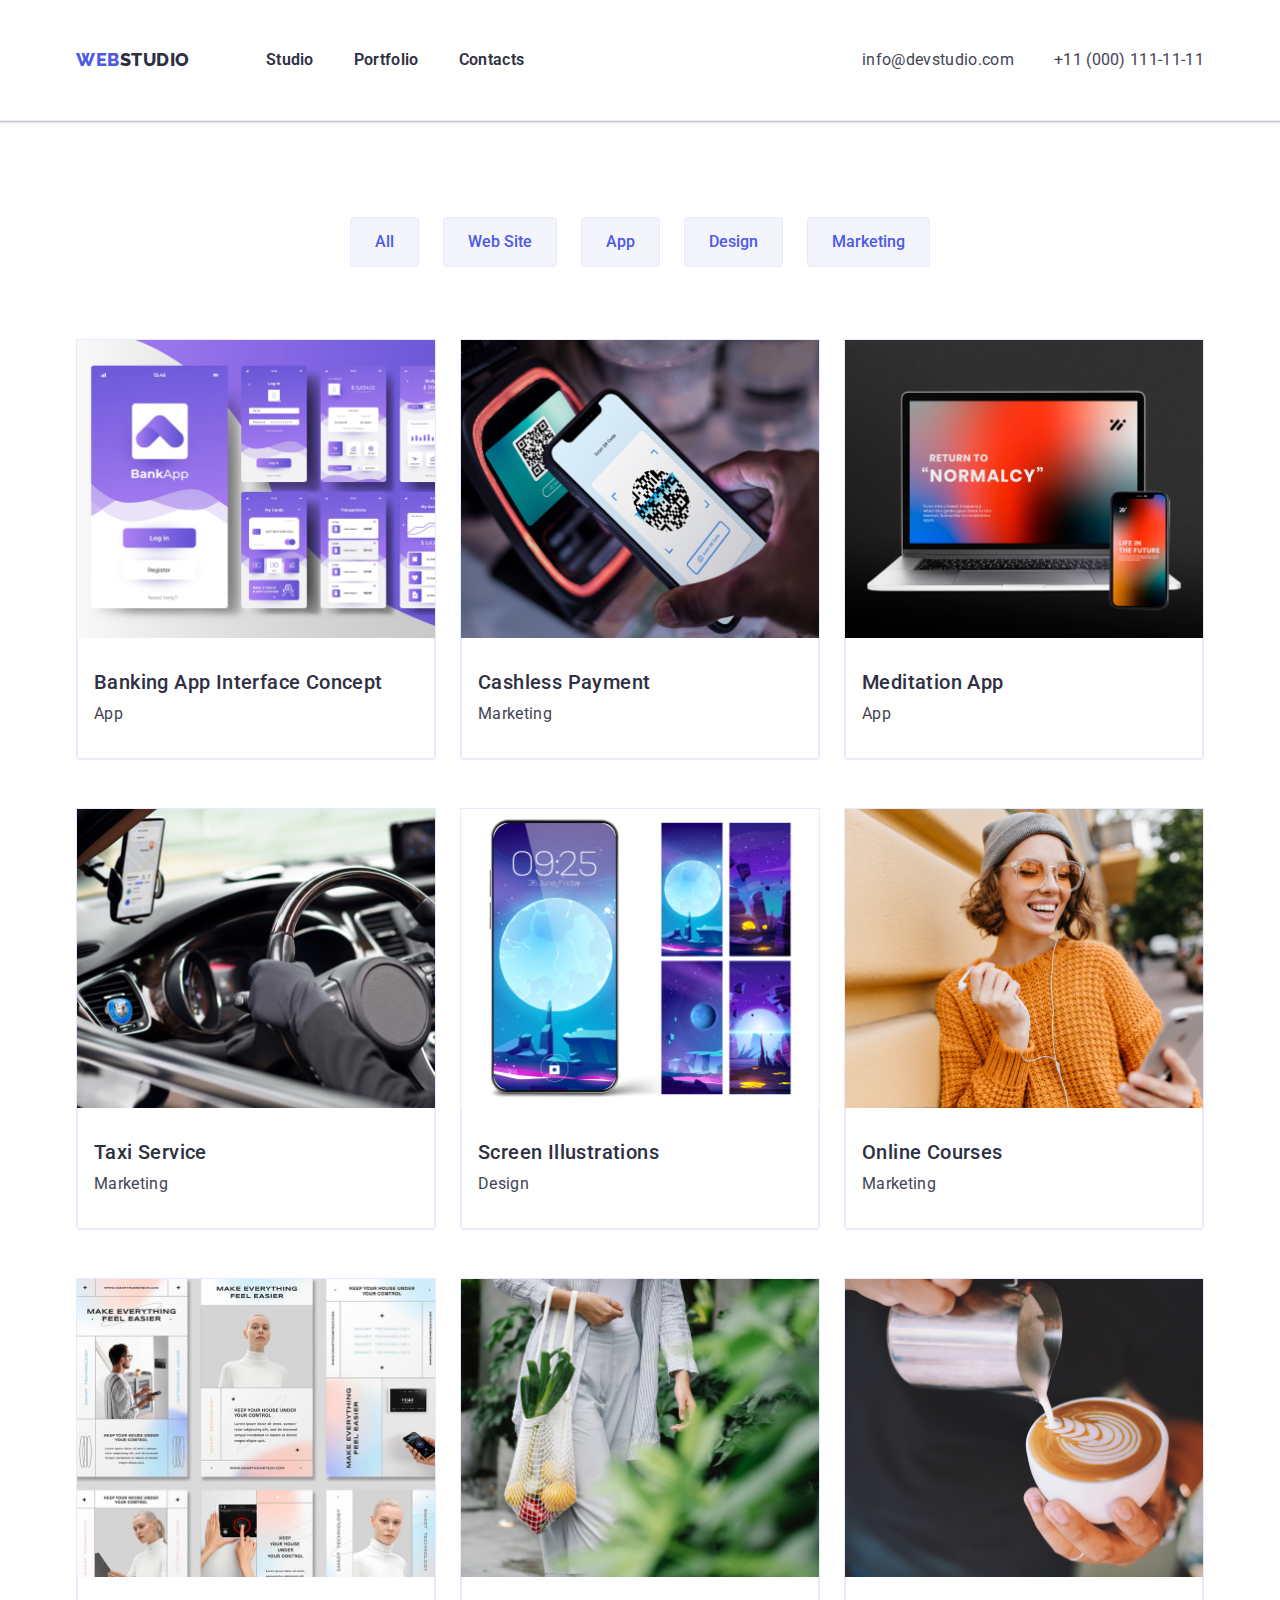
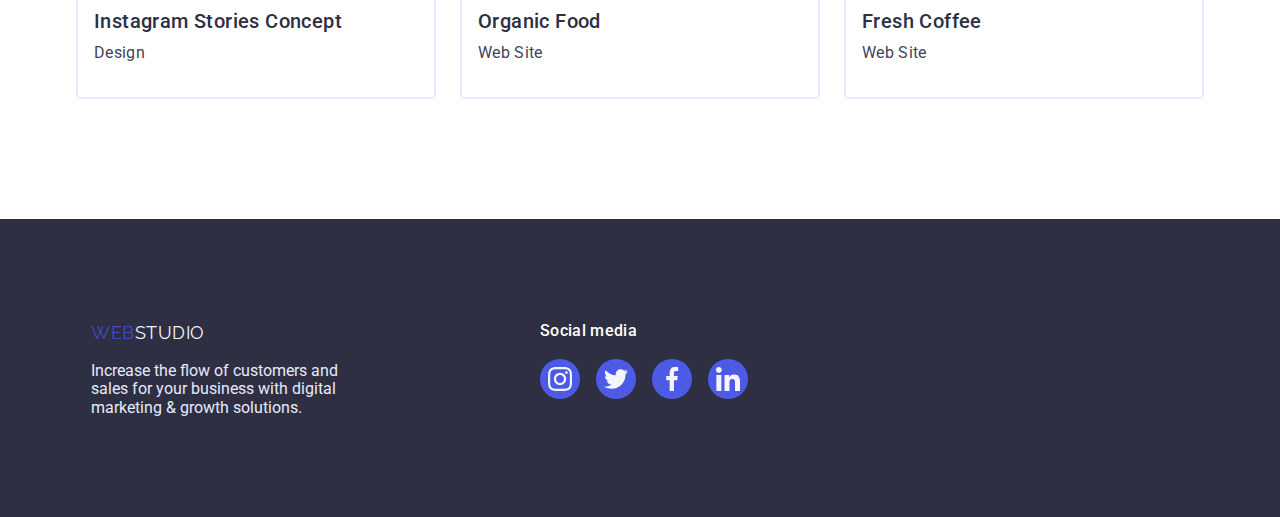
==== portfolio.html @ 5c517ec4 "update" ====
<!DOCTYPE html>
<html lang="en">
  <head>
    <meta charset="UTF-8" />
    <meta http-equiv="X-UA-Compatible" content="IE=edge" />
    <meta name="viewport" content="width=device-width, initial-scale=1.0" />
    <title>WebStudio</title>
    <link rel="preconnect" href="https://fonts.googleapis.com" />
    <link rel="preconnect" href="https://fonts.gstatic.com" crossorigin />
    <link
      href="https://fonts.googleapis.com/css2?family=Raleway:wght@800&family=Roboto:wght@400;500;700;900&display=swap"
      rel="stylesheet"
    />
    <link
      rel="stylesheet"
      href="https://cdn.jsdelivr.net/npm/modern-normalize@1.1.0/modern-normalize.min.css"
    />
    <link rel="stylesheet" href="./css/styles.css" />
  </head>

  <body>
    <header class="header">
      <div class="header-container container">
        <nav class="header-nav">
          <a class="link-logo link" href="./index.html"
            >Web<span class="logo-web">Studio</span></a
          >

          <ul class="nav-list-card list">
            <li class="project-card-list">
              <a class="header-nav-link link" href="./index.html" target="_self"
                >Studio</a
              >
            </li>
            <li class="project-card-list">
              <a
                class="header-nav-link link"
                href="./portfolio.html"
                target="_self"
                >Portfolio</a
              >
            </li>
            <li class="project-card-list">
              <a class="header-nav-link link" href="">Contacts</a>
            </li>
          </ul>
        </nav>

        <address class="address">
          <ul class="card-set list">
            <li class="project-card-list">
              <a class="contact-paragraf link" href="mailto:info@devstudio.com"
                >info@devstudio.com</a
              >
            </li>
            <li class="project-card-tel">
              <a class="contact-paragraf link" href="tel:+110001111111"
                >+11 (000) 111-11-11</a
              >
            </li>
          </ul>
        </address>
      </div>
    </header>

    <main>
      <section class="section-portfolio">
        <div class="container">
          <h1 class="title-all" hidden>Portfolio</h1>
          <!-- Filters Btn  -->
          <ul class="list-btn">
            <li class="filters-item">
              <button class="filters-btn" type="button">All</button></li>
            <li class="filters-item">
              <button class="filters-btn" type="button">Web Site</button></li>
            <li class="filters-item">
              <button class="filters-btn" type="button">App</button></li>
            <li class="filters-item">
              <button class="filters-btn" type="button">Design</button></li>
            <li class="filters-item">
              <button class="filters-btn" type="button">Marketing</button>
            </li>
          </ul>

          <!-- Portfolio -->
          <ul class="card-set-img list">
            <li class="project-card">
              <a class="card-link link" href="">
                <img
                  src="./images/img8.jpg"
                  alt="Banking App Interface Concept photo"
                  width="360"
                  height="300"
                />
                <div class="content">
                  <h2 class="portfolio-title">Banking App Interface Concept</h2>
                  <p class="discription">App</p>
                </div>
              </a>
            </li>

            <li class="project-card">
              <a class="card-link link" href="">
                <img
                  src="./images/img9.jpg"
                  alt="Cashless Payment photo"
                  width="360"
                  height="300"
                />
                <div class="content">
                  <h2 class="portfolio-title">Cashless Payment</h2>
                  <p class="discription">Marketing</p>
                </div>
              </a>
            </li>

            <li class="project-card">
              <a class="card-link link" href="">
                <img
                  src="./images/img10.jpg"
                  alt="Meditaion App photo"
                  width="360"
                  height="300"
                />
                <div class="content">
                  <h2 class="portfolio-title">Meditation App</h2>
                  <p class="discription">App</p>
                </div>
              </a>
            </li>

            <li class="project-card">
              <a class="card-link link" href="">
                <img
                  src="./images/img11.jpg"
                  alt="Taxi Service photo"
                  width="360"
                  height="300"
                />
                <div class="content">
                  <h2 class="portfolio-title">Taxi Service</h2>
                  <p class="discription">Marketing</p>
                </div>
              </a>
            </li>

            <li class="project-card">
              <a class="card-link link" href="">
                <img
                  src="./images/img12.jpg"
                  alt="Screen Illustrations photo"
                  width="360"
                  height="300"
                />
                <div class="content">
                  <h2 class="portfolio-title">Screen Illustrations</h2>
                  <p class="discription">Design</p>
                </div>
              </a>
            </li>

            <li class="project-card">
              <a class="card-link link" href="">
                <img
                  src="./images/img13.jpg"
                  alt="Online Courses photo"
                  width="360"
                  height="300"
                />
                <div class="content">
                  <h2 class="portfolio-title">Online Courses</h2>
                  <p class="discription">Marketing</p>
                </div>
              </a>
            </li>

            <li class="project-card">
              <a class="card-link link" href="">
                <img
                  src="./images/img14.jpg"
                  alt="nstagram Stories Concept photo"
                  width="360"
                  height="300"
                />
                <div class="content">
                  <h2 class="portfolio-title">Instagram Stories Concept</h2>
                  <p class="discription">Design</p>
                </div>
              </a>
            </li>

            <li class="project-card">
              <a class="card-link link" href="">
                <img
                  src="./images/img15.jpg"
                  alt="Organic Food photo"
                  width="360"
                  height="300"
                />
                <div class="content">
                  <h2 class="portfolio-title">Organic Food</h2>
                  <p class="discription">Web Site</p>
                </div>
              </a>
            </li>

            <li class="project-card">
              <a class="card-link link" href="">
                <img
                  src="./images/img16.jpg"
                  alt="Fresh Coffee photo"
                  width="360"
                  height="300"
                />
                <div class="content">
                  <h2 class="portfolio-title">Fresh Coffee</h2>
                  <p class="discription">Web Site</p>
                </div>
              </a>
            </li>
          </ul>
        </div>
      </section>
    </main>

    <footer class="footer-bg">
      <div class="footer-section container">
        <div class="container footer-container">
          <a class="link-logo-web link" href="./index.html"
            >Web<span class="logo-web-link">Studio</span></a
          >

          <p class="footer-p">
            Increase the flow of customers and sales for your business with
            digital marketing & growth solutions.
          </p>
        </div>
        <div class="footer-links">
          <p class="soc-media">Social media</p>
          <ul class="list-footer-media">
            <li class="social-media-item">
              <a class="soc-media-link">
                <svg widht="24" height="24" class="footer-icon">
                  <use href="./images/icons.svg.svg#icon-instagram"></use>
                </svg>
              </a>
            </li>
            <li class="social-media-item">
              <a class="soc-media-link">
                <svg widht="24" height="24" class="footer-icon">
                  <use href="./images/icons.svg.svg#icon-twitter"></use>
                </svg>
              </a>
            </li>
            <li class="social-media-item">
              <a class="soc-media-link">
                <svg widht="24" height="24" class="footer-icon">
                  <use href="./images/icons.svg.svg#icon-facebook"></use>
                </svg>
              </a>
            </li>
            <li class="social-media-item">
              <a class="soc-media-link">
                <svg widht="24" height="24" class="footer-icon">
                  <use href="./images/icons.svg.svg#icon-linkedin"></use>
                </svg>
              </a>
            </li>
          </ul>
        </div>
      </div>
    </footer>
  </body>
</html>
---- css/styles.css ----
body {
  font-family: 'Roboto', sans-serif, system-ui, 'Segoe UI', Helvetica, Arial,
    sans-serif, 'Apple Color Emoji', 'Segoe UI Emoji';
  background-color: #ffffff;
}

h1,
h2,
h3,
h4,
h5,
h6,
p{
  margin: 0;
}

:root {
  --dark-color: #2e2f42;
  --brand-color: #4d5ae5;
  --text-color: #434455;
  --subtext-color: #8e8f99;
  --white-color: #ffffff;
  --light-color: #f4f4fd;
  --accent-color: #e7e9fc;
  --action-color: #404bbf;
  --trasition: 250ms cubic-bezier(0.4, 0, 0.2, 1)
  --green-color: #31d0aa;
}

*::after,
*::before {
  box-sizing: border-box;
}

ul,
ol {
  list-style: none;
  margin: 0;
  padding-left: 0;
}

a {
  text-decoration: none;
}

img {
  display: block;
  width: 100%;
  height: auto;
}

button {
  border: none;
  border-radius: 4px;
}

.list {
  list-style: none;
  margin: 0;
  padding: 0;
}

svg:not(:root) {
  overflow: hidden;
}

li {
  margin-right: 0;
}

.link {
  font-style: normal;
  text-decoration: none;
  font-size: 16px;
  line-height: 1.5;
  letter-spacing: 0.02em;
  color: currentColor;
  
}

.project-card:hover,
.project-card:focus {
  box-shadow: 0px 1px 6px rgba(46, 47, 66, 0, 08),
    0px 1px 1px rgba(46, 47, 66, 0.16), 0px 2px 1px rgba(46, 47, 66, 0.08);
}

.btn {
  font-family: inherit;
  font-weight: 500;
  font-size: 16px;
  border-radius: 4px;
  letter-spacing: 0.04em;
}
.btn:hover,
.btn:focus {
  background-color: var(--action-color);
  box-shadow: 0px 4px 4px rgba(0, 0, 0, 0.15);
}

.link-logo {
  margin-right: 76px;
  font-family: 'Raleway', sans-serif;
  font-style: normal;
  font-weight: 800;
  font-size: 18px;
  line-height: 1.17;
  display: inline-block;
  letter-spacing: 0.03em;
  text-transform: uppercase;
  text-decoration: none;
  color: var(--brand-color);
  padding: 24px 0;
}
.logo-web {
  color: var(--dark-color);
}

.link-logo-web {
 
  margin-bottom: 16px;
  font-family: 'Raleway', sans-serif;
  font-style: normal;
  font-size: 18px;
 
  display: inline-block;
  letter-spacing: 0.03em;
  text-transform: uppercase;
  text-decoration: none;
  color: var(--action-color);     
}

.logo-web-link {
  color: var(--light-color);
 
}

.link-photo-portfolio {
  text-decoration: none;
}

.container {
  width: 1158px;
  height: auto;
  margin: 0 auto;
  padding-left: 15px;
  padding-right: 15px;
}

/* Header */

.header {
  border-bottom: 1px solid var(--accent-color);
  box-shadow: 0px 1px 6px rgba(46, 47, 66, 0.08),
    0px 1px 1px rgba(46, 47, 66, 0.16), 0px 2px 1px rgba(46, 47, 66, 0.08);
}

.header-container {
  display: flex;
  align-items: center;
}

.header-nav {
  margin-right: auto;
  display: flex;
  align-items: center;
}
/* ul index portfolio*/
.nav-list-card {
  display: flex;
  gap: 40px;
  margin: 0;
}
/* li index portfolio*/
.project-card-list {
  padding-top: 24px;
  padding-bottom: 24px;
}

.card-set-list {
  list-style: none;
  padding-left: 0;
  margin: 0;
  display: flex;
  align-items: center;
  gap: 24px;
}

.card-set {
  padding-left: 0;
  margin: 0;
  display: flex;
  align-items: center;
  gap: 40px;
}
.address {
  font-style: normal;
}

.project-card-tel {
  margin-right: 0;
}

.header-nav-link {
  font-weight: 600;
  color: var(--dark-color);
  padding: 24px 0;
  display: block;
}

.header-nav-link :hover,
.header-nav-link :focus {
 color: #ffffff;
}

.header-link:hover {
  color: var(--action-color);
  text-decoration: underline;
}

.contact-paragraf {
  color: var(--text-color);
}

.contact-paragraf:hover,
.contact-paragraf:focus {
  color: var(--action-color);
}

.peculiarity{
  font-weight: 600;
  font-size: 20px;
  line-height: 1.2;
  letter-spacing: 0.02em;
  color: var(--dark-color);
  margin-bottom: 8px;
}

.peculiarity-details{
  font-size: 16px;
  line-height: 1.5;
  letter-spacing: 0.02em;
  white-space: normal;
  color: var(--text-color);
}

.portfolio-title {
  font-weight: 500;
  font-size: 20px;
  line-height: 1.2;
  letter-spacing: 0.02em;
  color: var(--dark-color);
  margin-bottom: 8px;
}

.content {
  border: 1px solid var(--accent-color);
  padding: 32px 16px;
  border-top: none;
}

/* ADDRESS */

.card-set-img-team {
  padding-left: 0;
  display: flex;
  gap: 24px;
  flex-direction: row;
  flex-wrap: wrap;
  justify-content: center;
  align-items: start;
  background-color: var(--white-color);
}

/*main ul portfolio */

.card-set-img {
  padding-left: 0;
  display: flex;
  flex-wrap: wrap;
  column-gap: 24px;
  row-gap: 48px;
  background-color: var(--white-color);
}
/*main li portfolio */

.project-card {
  width: 360px;
  border-radius: 0px 0px 4px 4px;

  background-color: var(--white-color);
  display: block;
  border: 1px solid var(--accent-color);
}

.project-card-img {
  flex-basis: calc((100% - 72px) / 4);
  margin-bottom: 48px;
  border-radius: 0px 0px 4px 4px;
  background: var(--white-color);
  box-shadow: 0px 1px 6px rgba(46, 47, 66, 0.08),
    0px 1px 1px rgba(46, 47, 66, 0.16), 0px 2px 1px rgba(46, 47, 66, 0.08);
  border-radius: 0px 0px 4px 4px;
}

.social-media {
  display: flex;
  gap: 24px;
}

.social-media-item {
  display: block;
  justify-content: center;
  align-items: center;
  gap: 24px;
}

.social-media-link {
  width: 100%;
  height: 100%;
  background-color: var(--brand-color);
  border-radius: 50% 50%;
  display: flex;
  justify-content: center;
  align-items: center;
  width: 40px;
  height: 40px;
  margin-bottom: 32px;
  
}

.social-media-link:hover, 
.social-media-link :focus{
  background-color: var(--action-color);
}

.project-card-set {
  width: calc((100% - 48px) / 3);
}

.chapter-our-team-bg {
  padding: 120px 0;
  background: var(--light-color);
}

/* paragraf */

.discription {
  font-size: 16px;
  line-height: 1.5;
  letter-spacing: 0.02em;
  color: var(--text-color);
}

.list-btn {
  padding-left: 0;
  list-style: none;
  display: flex;
  justify-content: center;
  gap: 24px;
  margin-bottom: 72px;
}

.section-one {
  padding-left: 0;
  display: flex;
  flex-wrap: wrap;
  gap: 24px;
}

.section-advant {
  padding-top: 120px;
  padding-bottom: 120px;
}

.section-advant.advant-item:not(:last-child) {
  margin-right: 24px;
}

.advant-item {
  width: calc((100% - 72px) / 4);
}

.team {
  padding-bottom: 120px;
}

.title-all {
  font-size: 36px;
  line-height: 1.11;
  text-align: center;
  letter-spacing: 0.02em;
  text-transform: capitalize;
  color: var(--text-color);
  margin-bottom: 72px;
}

.profession {
  text-align: center;
  margin-bottom: 8px;
}

.team-imployee {
  padding: 32px 0px;
}

.imployee-icon{
  width: 16px;
  height: 16px;
  fill: var(--light-color);
}


.names-of-specialists {
  text-align: center;
  margin-bottom: 8px;
}

.main-title-bg {
  padding: 188px 0;
  background-image: linear-gradient(
      rgba(46, 47, 66, 0.7),
      rgba(46, 47, 66, 0.7)
    ),
    url('../images/office.jpg');
  background-color: var(--brand-color);
  
  background-repeat: no-repeat;
  background-position: center;
  background-size: cover;
  max-width: 1440px;
  margin: 0 auto;
}

.main-title {
  max-width: 496px;
  font-size: 56px;
  line-height: 1.07;
  text-align: center;
  letter-spacing: 0.02em;
  color: var(--light-color);
  white-space: normal;
  display: block;
  margin: 0px auto 48px;
}

/* Button */

.filters-btn {
  font-family: 'Roboto', sans-serif;
  font-style: normal;
  font-weight: 500;
  font-size: 16px;
  line-height: 24px;
  padding: 12px 24px;
  background: var(--light-color);
  border: 1px solid var(--accent-color);
  color: var(--brand-color);
  border-radius: 4px;
  cursor: pointer;
}


.filters-btn:hover,
.filters-btn:focus {
  border: 1px solid transparent;
  color: var(--white-color);
  background-color: var(--action-color);
  box-shadow: 0px 3px 1px rgba(0, 0, 0, 0.1), 0px 2px 1px rgba(0, 0, 0, 0.08),
    0px 2px 2px rgba(0, 0, 0, 0.12);
  border-color: var(--action-color);
}

.button-main-title {
  font-family: 'Roboto', sans-serif;
  font-style: normal;
  font-weight: 500;
  font-size: 16px;
  line-height: 1.5;
  letter-spacing: 0.04em;
  color: var(--white-color);
  height: 56px;
  left: 20px;
  top: 20px;
  background-color: var(--brand-color);
  border: none;
  border-radius: 4px;
  cursor: pointer;
  display: block;
  min-width: 169px;
  margin: 0 auto;
}

.button-main-title:hover,
.button-main-title:focus {
  background: var(--action-color);
}

.icon-pos {
  width: 264px;
  height: 112px;
  left: 0;
  top: 0;
  background: var(--light-color);
  border-radius: 4px;
  display: flex;
  align-items: center;
  justify-content: center;
  margin-bottom: 8px;
}

.customers {
  font-weight: 600;
  font-size: 36px;
  line-height: 1.1;
  letter-spacing: 0.02em;
  text-transform: capitalize;
  display: block;
  text-align: center;
  color: var(--dark-color);
  margin-bottom: 72px;
}

.customers-list {
  display: flex;
  justify-content: space-between;
  gap: 24px;
}

.customers-item {
  width: 168px;
  height: 88px;
}

.icon-customers {
  width: 100%;
  height: 100%;
  display: flex;
  justify-content: center;
  align-items: center;
  border: 1px solid var(--subtext-color);
  color: var(--subtext-color);
  border-radius: 4px;
}

.icon-customers :hover,
.icon-customers :focus{
  background-color: #404bbf;
}

.customers-icon {
  height: 56px;
  fill: currentColor;
}

.customers-file {
  padding-top: 120px;
  padding-bottom: 120px;
}

.customers-item:hover,
.customers-item:focus {
  color: var(--action-color);
  border: 2px solid var(--action-color);
}

/* footer */

.footer-bg {
  padding: 100px 0;
  background-color: var(--dark-color);
}

.footer-p {
  max-width: 264px;
  white-space: normal;
  color: var(--accent-color);
}

.footer-conteiner {
  gap: 120px;
}

.footer-section {
  display: flex;
  gap: 120px;
  align-items: baseline;
}

.portfolio-title {
  margin-bottom: 8px;
}

.section-portfolio {
  padding: 96px 0 120px;
}

.soc-media {
 
  font-size: 16px;
  line-height: 1.5;
  letter-spacing: 0.02em;
 
 
}

.social-media {
  display: flex;
  justify-content: center;
  gap: 24px;
}


.team-soc-icon {
  width: 16px;
  height: 16px;
  fill: var(--light-color);
}

/* ------------- */

.soc-media {
  font-family: 'Roboto';
  font-weight: 500;
  color: var(--white-color);
  margin-bottom: 16px;
}

.footer-section {
  display: flex;
  gap: 120px;
  align-items: baseline;
}

.list-social-media {
  display: flex;
  justify-content: center;
  gap: 24px;
}

.list-footer-media{
  display: flex;
  justify-content: center;
  gap: 16px;
}

.social-media-item {
  width: 40px;
  height: 40px;

  border-radius: 50%;
}

.soc-media-link {
  width: 100%;
  height: 100%;
  background-color: var(--brand-color);
  border-radius: 50%;
  display: flex;
  align-items: center;
  justify-content: center;
}

.footer-links{
  position: absolute;
  width: 208px;
  height: 80px;
  left: 540px;
  
}

.soc-media-link:hover,
.soc-media-link :focus {
  background-color: var(--green-color);
}

.footer-ikon {
  fill: var(--light-color);
}
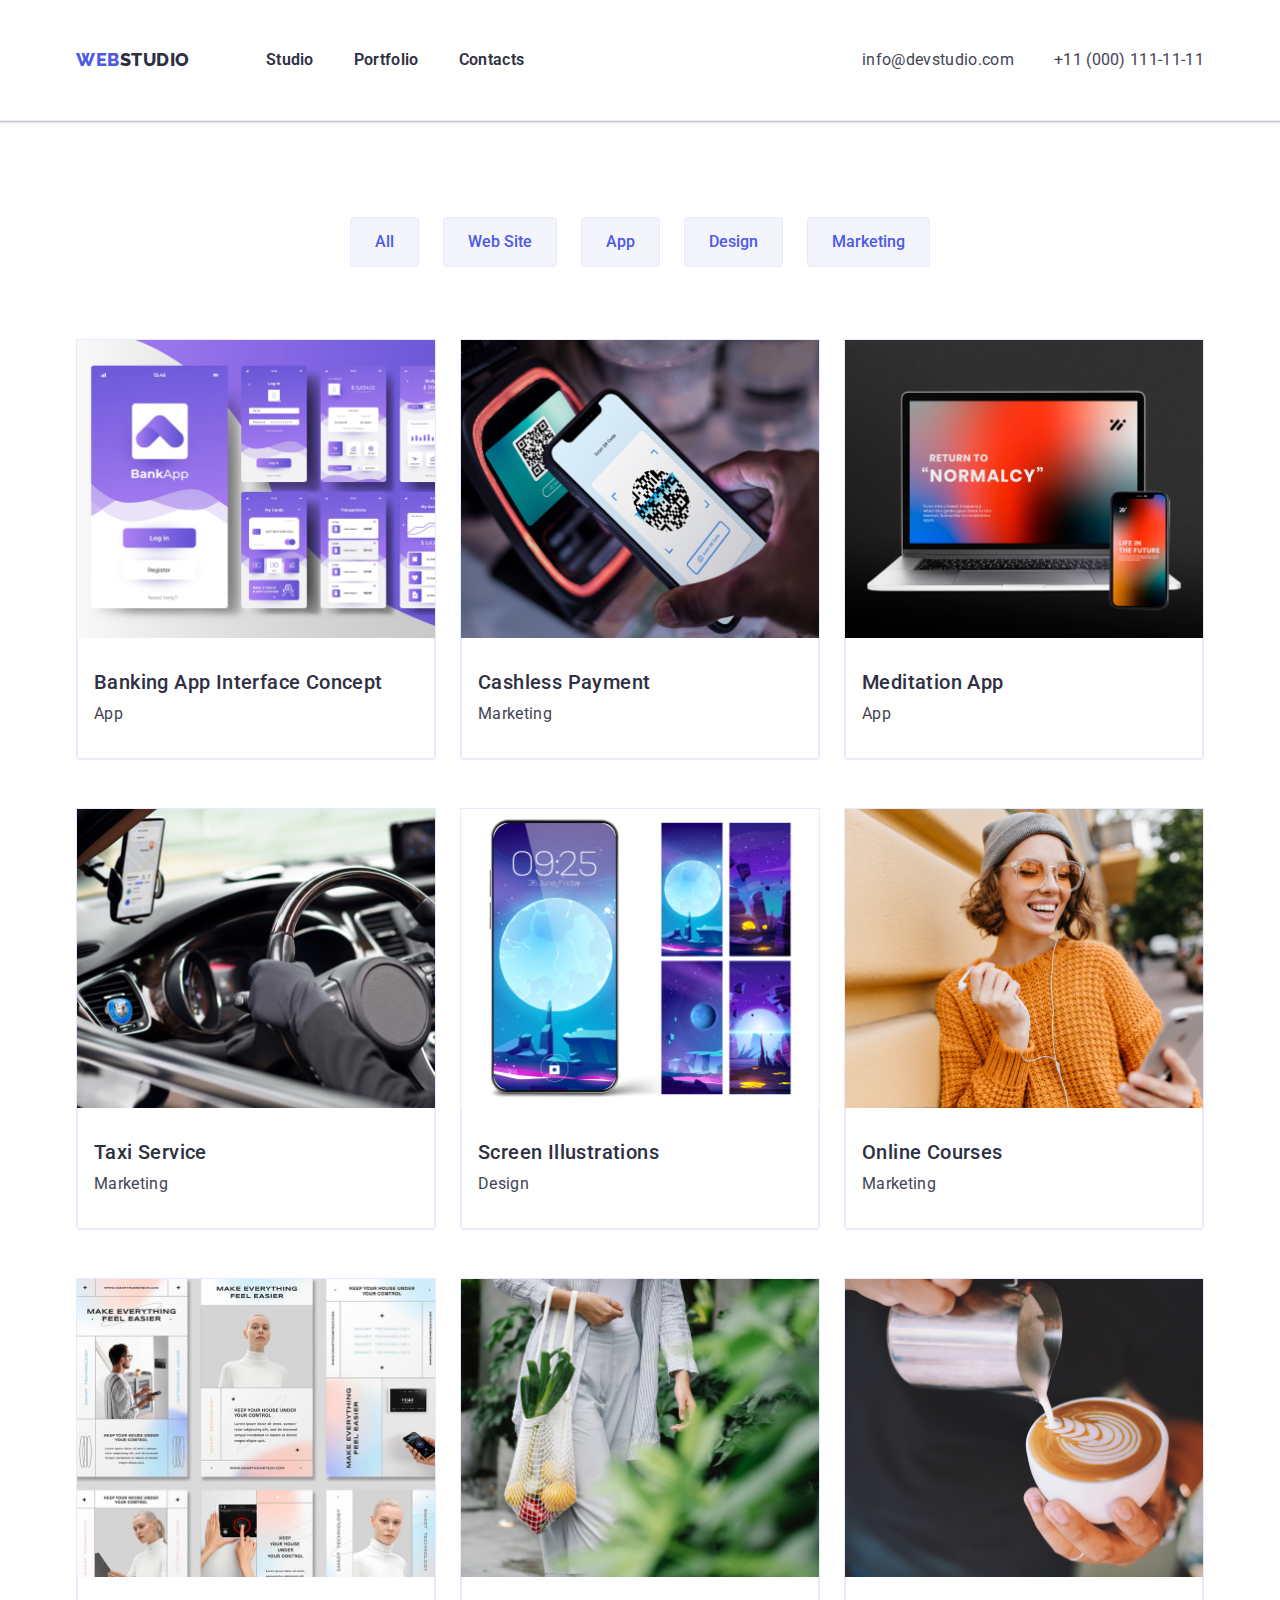
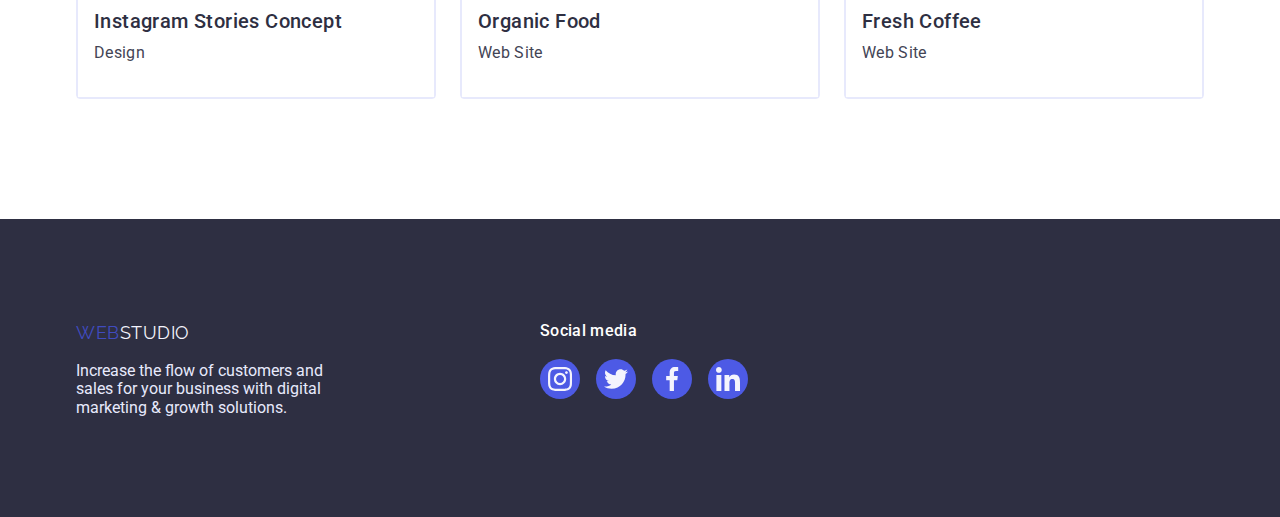
==== commit bd9c137c: "update" ====
--- a/portfolio.html
+++ b/portfolio.html
@@ -225,7 +225,7 @@
 
     <footer class="footer-bg">
       <div class="footer-section container">
-        <div class="container footer-container">
+        <div class="footer-container">
           <a class="link-logo-web link" href="./index.html"
             >Web<span class="logo-web-link">Studio</span></a
           >
@@ -241,28 +241,28 @@
             <li class="social-media-item">
               <a class="soc-media-link">
                 <svg widht="24" height="24" class="footer-icon">
-                  <use href="./images/icons.svg.svg#icon-instagram"></use>
-                </svg>
-              </a>
-            </li>
-            <li class="social-media-item">
-              <a class="soc-media-link">
-                <svg widht="24" height="24" class="footer-icon">
-                  <use href="./images/icons.svg.svg#icon-twitter"></use>
-                </svg>
-              </a>
-            </li>
-            <li class="social-media-item">
-              <a class="soc-media-link">
-                <svg widht="24" height="24" class="footer-icon">
-                  <use href="./images/icons.svg.svg#icon-facebook"></use>
-                </svg>
-              </a>
-            </li>
-            <li class="social-media-item">
-              <a class="soc-media-link">
-                <svg widht="24" height="24" class="footer-icon">
-                  <use href="./images/icons.svg.svg#icon-linkedin"></use>
+                  <use href="./images/symbol-defs.svg#icon-instagram"></use>
+                </svg>
+              </a>
+            </li>
+            <li class="social-media-item">
+              <a class="soc-media-link">
+                <svg widht="24" height="24" class="footer-icon">
+                  <use href="./images/symbol-defs.svg#icon-twitter"></use>
+                </svg>
+              </a>
+            </li>
+            <li class="social-media-item">
+              <a class="soc-media-link">
+                <svg widht="24" height="24" class="footer-icon">
+                  <use href="./images/symbol-defs.svg#icon-facebook"></use>
+                </svg>
+              </a>
+            </li>
+            <li class="social-media-item">
+              <a class="soc-media-link">
+                <svg widht="24" height="24" class="footer-icon">
+                  <use href="./images/symbol-defs.svg#icon-linkedin"></use>
                 </svg>
               </a>
             </li>
--- a/css/styles.css
+++ b/css/styles.css
@@ -27,8 +27,9 @@
   --green-color: #31d0aa;
 }
 
-*::after,
-*::before {
+
+*::before,
+*::after {
   box-sizing: border-box;
 }
 
@@ -577,7 +578,7 @@
 }
 
 .footer-conteiner {
-  gap: 120px;
+  margin-right: 120px;
 }
 
 .footer-section {
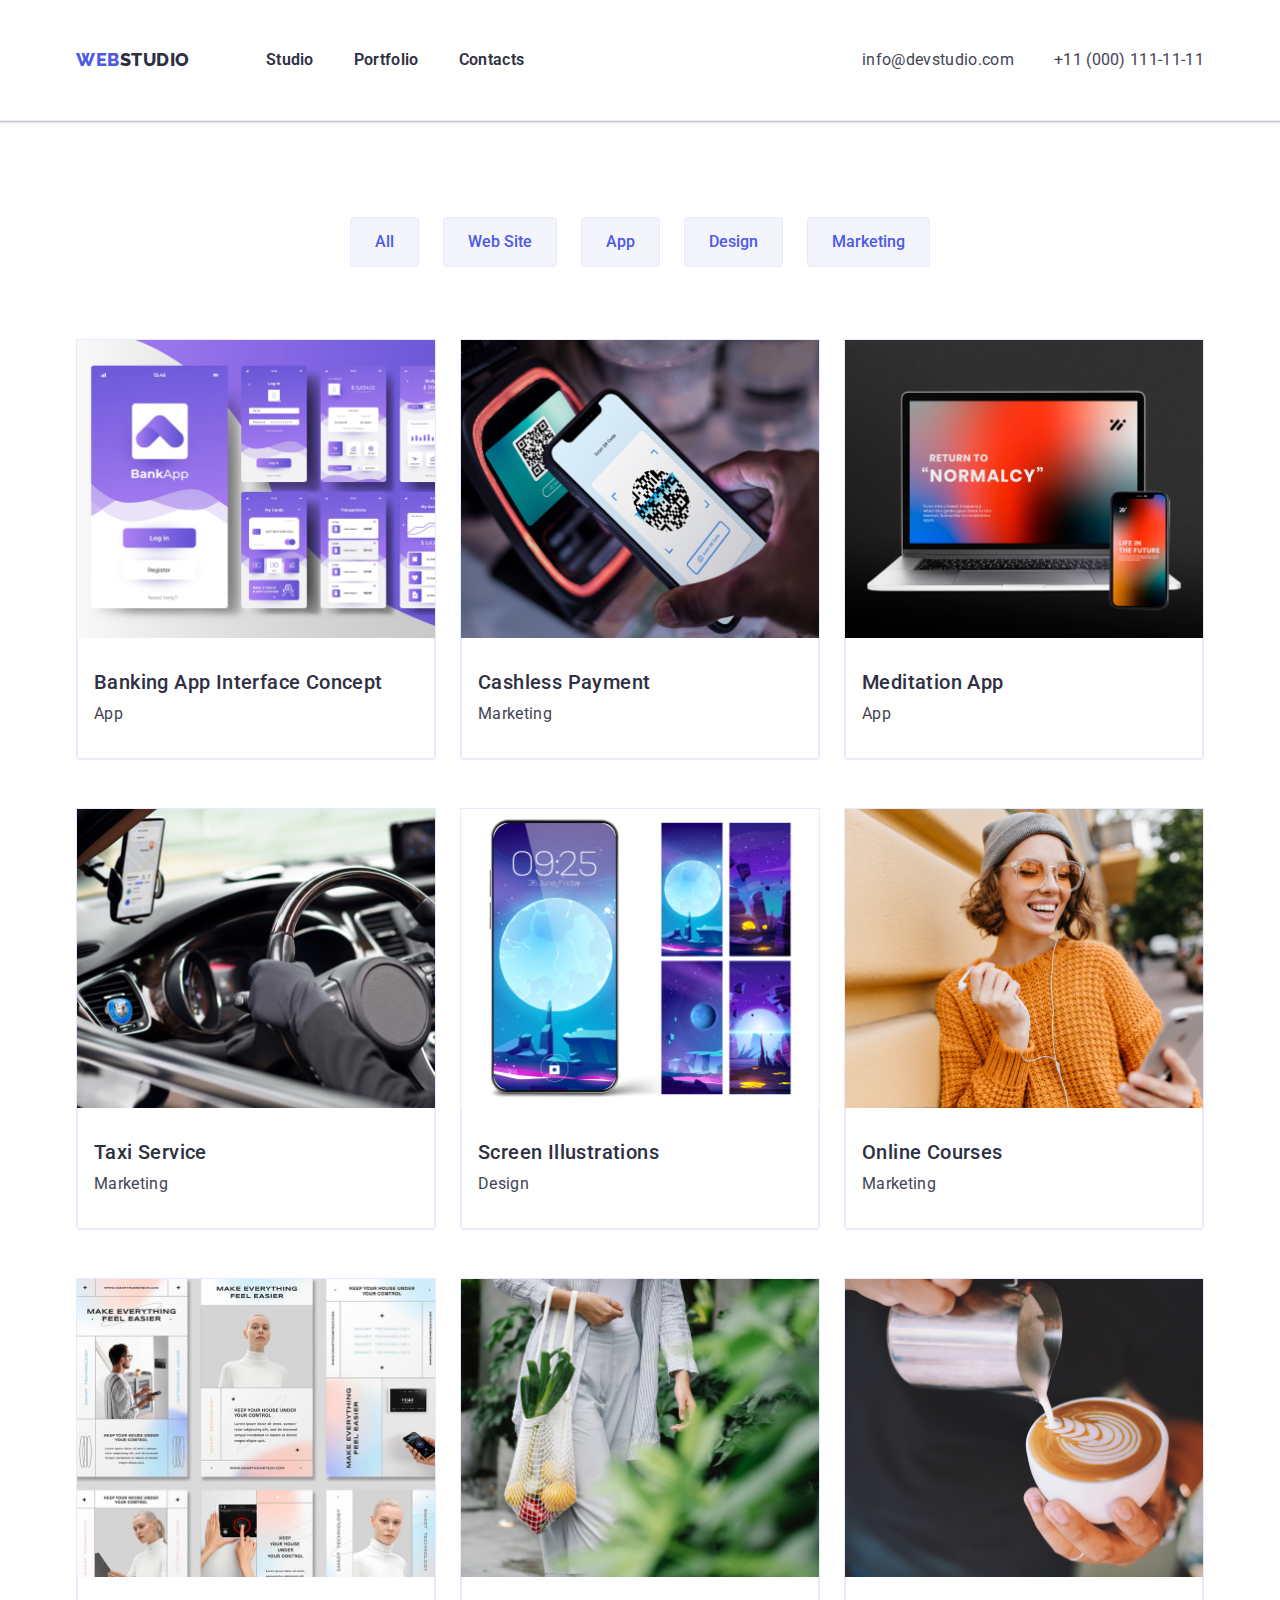
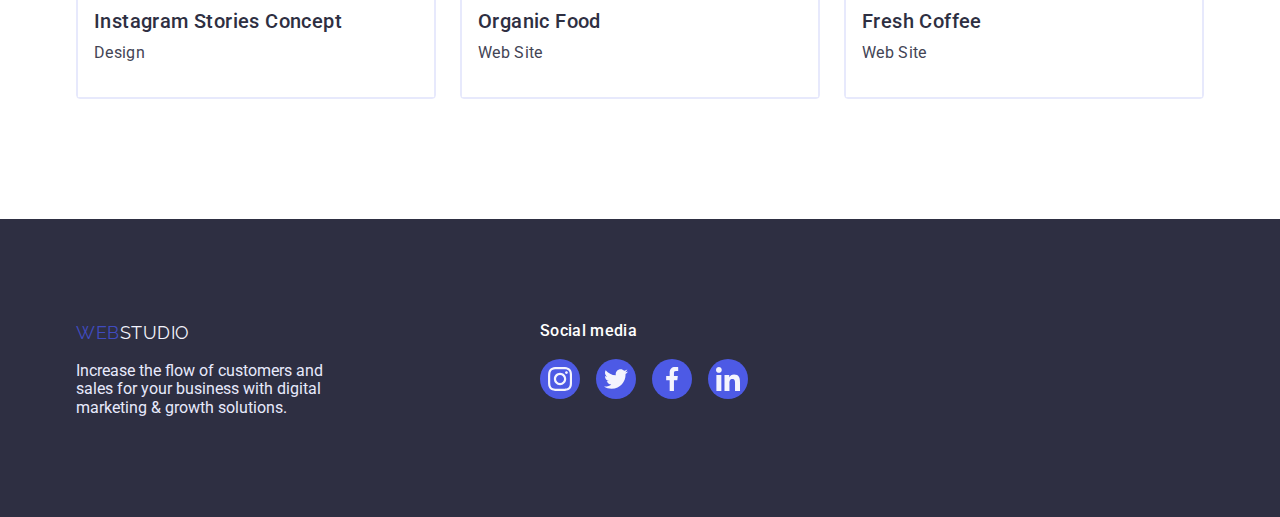
==== commit e9883a80: "update" ====
--- a/portfolio.html
+++ b/portfolio.html
@@ -240,28 +240,28 @@
           <ul class="list-footer-media">
             <li class="social-media-item">
               <a class="soc-media-link">
-                <svg widht="24" height="24" class="footer-icon">
+                <svg width="24" heigth="24" class="footer-icon">
                   <use href="./images/symbol-defs.svg#icon-instagram"></use>
                 </svg>
               </a>
             </li>
             <li class="social-media-item">
               <a class="soc-media-link">
-                <svg widht="24" height="24" class="footer-icon">
+                <svg width="24" height="24" class="footer-icon">
                   <use href="./images/symbol-defs.svg#icon-twitter"></use>
                 </svg>
               </a>
             </li>
             <li class="social-media-item">
               <a class="soc-media-link">
-                <svg widht="24" height="24" class="footer-icon">
+                <svg width="24" height="24" class="footer-icon">
                   <use href="./images/symbol-defs.svg#icon-facebook"></use>
                 </svg>
               </a>
             </li>
             <li class="social-media-item">
               <a class="soc-media-link">
-                <svg widht="24" height="24" class="footer-icon">
+                <svg width="24" height="24" class="footer-icon">
                   <use href="./images/symbol-defs.svg#icon-linkedin"></use>
                 </svg>
               </a>
--- a/css/styles.css
+++ b/css/styles.css
@@ -27,6 +27,9 @@
   --green-color: #31d0aa;
 }
 
+element.style{
+  margin-right: 120px;
+}
 
 *::before,
 *::after {
@@ -62,6 +65,7 @@
 }
 
 svg:not(:root) {
+  fill: var(--light-color);
   overflow: hidden;
 }
 
@@ -332,6 +336,7 @@
 .social-media-link:hover, 
 .social-media-link :focus{
   background-color: var(--action-color);
+  background-color: var(--action-color);
 }
 
 .project-card-set {
@@ -406,7 +411,6 @@
 
 .imployee-icon{
   width: 16px;
-  height: 16px;
   fill: var(--light-color);
 }
 
@@ -539,13 +543,12 @@
   justify-content: center;
   align-items: center;
   border: 1px solid var(--subtext-color);
-  color: var(--subtext-color);
   border-radius: 4px;
 }
 
 .icon-customers :hover,
 .icon-customers :focus{
-  background-color: #404bbf;
+  background-color:  #404bbf;
 }
 
 .customers-icon {
@@ -576,17 +579,15 @@
   white-space: normal;
   color: var(--accent-color);
 }
+.footer-section {
+  display: flex;
+  align-items: baseline;
+}
 
 .footer-conteiner {
   margin-right: 120px;
 }
 
-.footer-section {
-  display: flex;
-  gap: 120px;
-  align-items: baseline;
-}
-
 .portfolio-title {
   margin-bottom: 8px;
 }
@@ -595,21 +596,11 @@
   padding: 96px 0 120px;
 }
 
-.soc-media {
- 
-  font-size: 16px;
-  line-height: 1.5;
-  letter-spacing: 0.02em;
- 
- 
-}
-
 .social-media {
   display: flex;
   justify-content: center;
   gap: 24px;
 }
-
 
 .team-soc-icon {
   width: 16px;
@@ -621,15 +612,12 @@
 
 .soc-media {
   font-family: 'Roboto';
+  font-size: 16px;
+  line-height: 1.5;
+  letter-spacing: 0.02em;
   font-weight: 500;
   color: var(--white-color);
   margin-bottom: 16px;
-}
-
-.footer-section {
-  display: flex;
-  gap: 120px;
-  align-items: baseline;
 }
 
 .list-social-media {
@@ -663,17 +651,16 @@
 
 .footer-links{
   position: absolute;
-  width: 208px;
-  height: 80px;
   left: 540px;
   
 }
 
 .soc-media-link:hover,
-.soc-media-link :focus {
-  background-color: var(--green-color);
+.soc-media-link:focus {
+  background-color:  #31d0aa;
 }
 
 .footer-ikon {
+  width: 24px;
   fill: var(--light-color);
 }
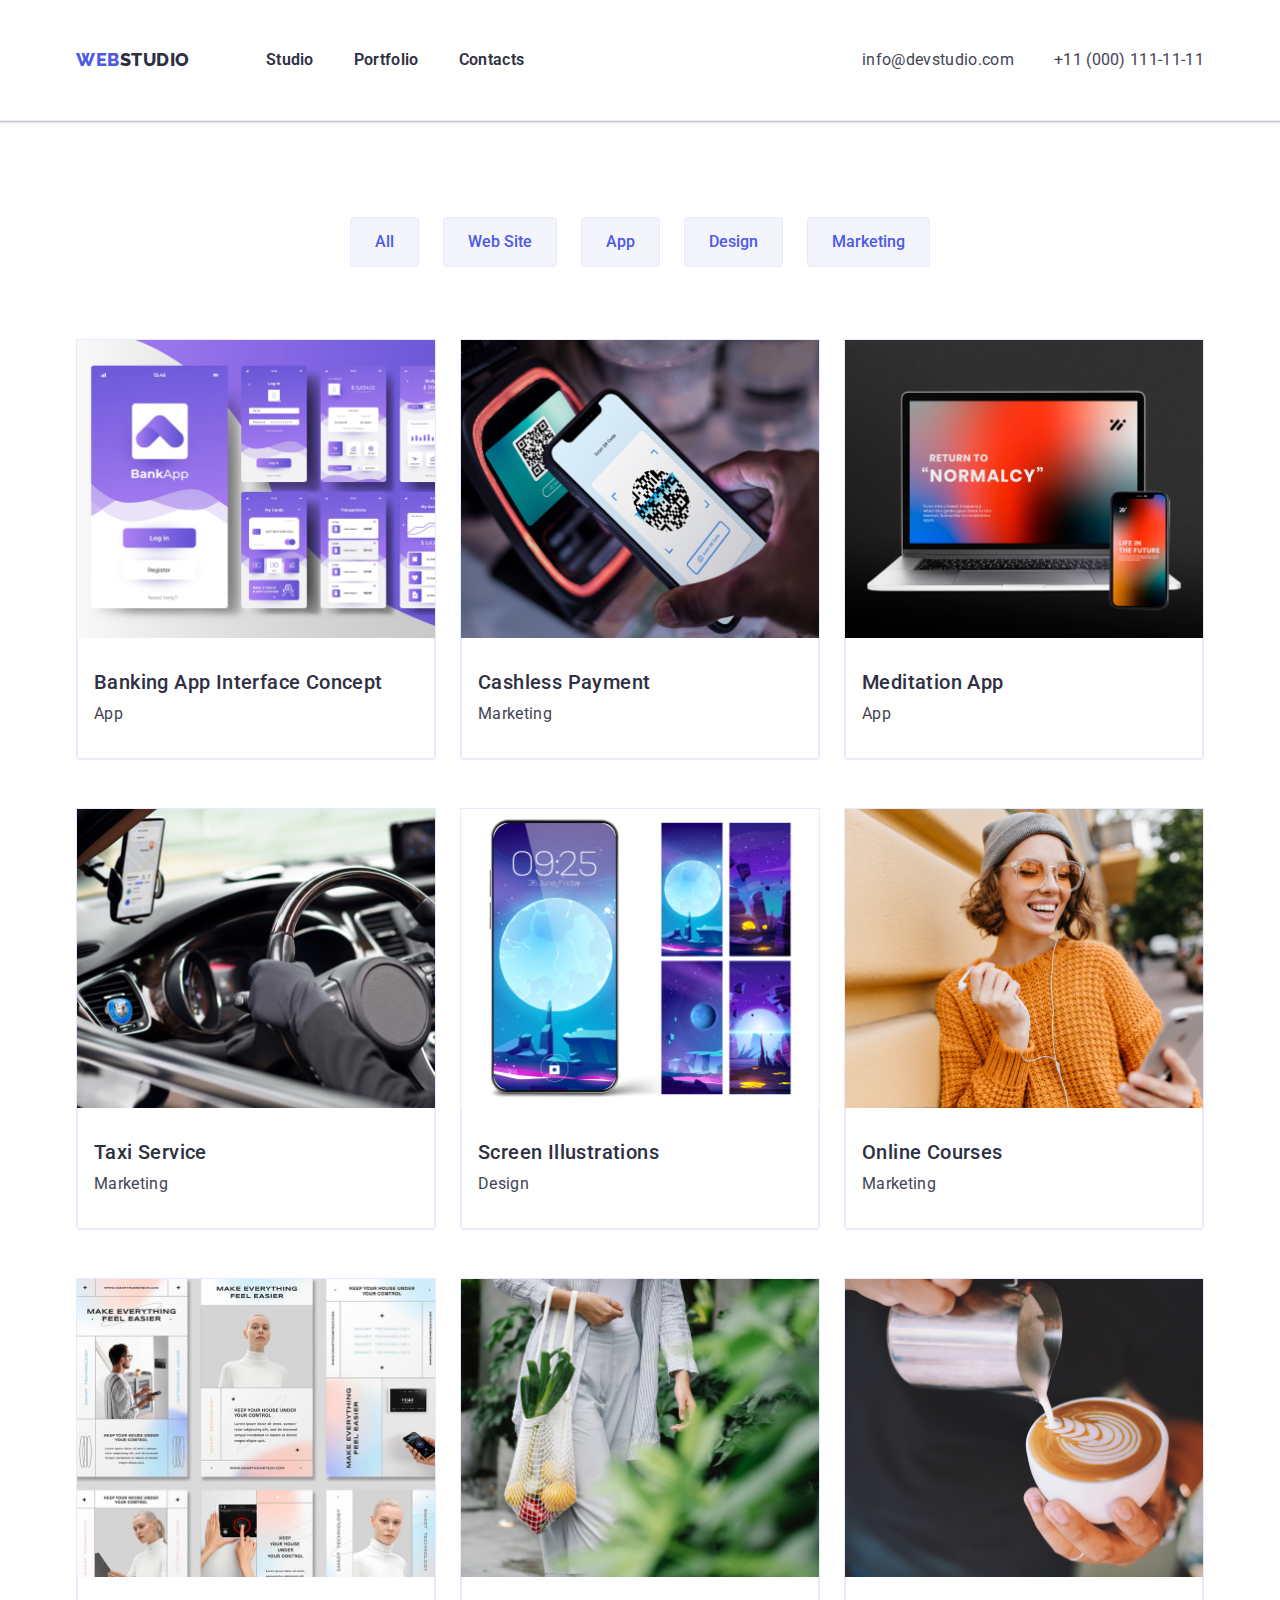
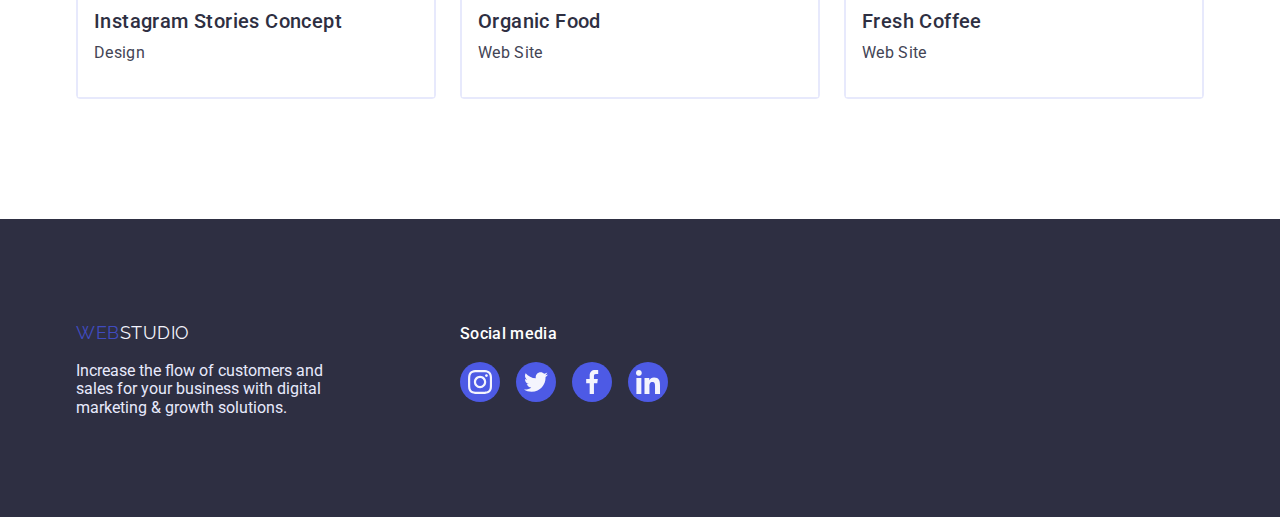
==== commit b997a5ed: "update" ====
--- a/portfolio.html
+++ b/portfolio.html
@@ -225,7 +225,7 @@
 
     <footer class="footer-bg">
       <div class="footer-section container">
-        <div class="footer-container">
+        <div class="footer-container" style="margin-right: 120px;">
           <a class="link-logo-web link" href="./index.html"
             >Web<span class="logo-web-link">Studio</span></a
           >
@@ -239,28 +239,28 @@
           <p class="soc-media">Social media</p>
           <ul class="list-footer-media">
             <li class="social-media-item">
-              <a class="soc-media-link">
+              <a class="soc-media-link" href="">
                 <svg width="24" heigth="24" class="footer-icon">
                   <use href="./images/symbol-defs.svg#icon-instagram"></use>
                 </svg>
               </a>
             </li>
             <li class="social-media-item">
-              <a class="soc-media-link">
+              <a class="soc-media-link" href="">
                 <svg width="24" height="24" class="footer-icon">
                   <use href="./images/symbol-defs.svg#icon-twitter"></use>
                 </svg>
               </a>
             </li>
             <li class="social-media-item">
-              <a class="soc-media-link">
+              <a class="soc-media-link" href="">
                 <svg width="24" height="24" class="footer-icon">
                   <use href="./images/symbol-defs.svg#icon-facebook"></use>
                 </svg>
               </a>
             </li>
             <li class="social-media-item">
-              <a class="soc-media-link">
+              <a class="soc-media-link" href="">
                 <svg width="24" height="24" class="footer-icon">
                   <use href="./images/symbol-defs.svg#icon-linkedin"></use>
                 </svg>
--- a/css/styles.css
+++ b/css/styles.css
@@ -10,7 +10,7 @@
 h4,
 h5,
 h6,
-p{
+p {
   margin: 0;
 }
 
@@ -23,13 +23,10 @@
   --light-color: #f4f4fd;
   --accent-color: #e7e9fc;
   --action-color: #404bbf;
-  --trasition: 250ms cubic-bezier(0.4, 0, 0.2, 1)
   --green-color: #31d0aa;
-}
-
-element.style{
-  margin-right: 120px;
-}
+  --trasition: 250ms cubic-bezier(0.4, 0, 0.2, 1);
+}
+
 
 *::before,
 *::after {
@@ -80,7 +77,6 @@
   line-height: 1.5;
   letter-spacing: 0.02em;
   color: currentColor;
-  
 }
 
 .project-card:hover,
@@ -121,22 +117,20 @@
 }
 
 .link-logo-web {
- 
   margin-bottom: 16px;
   font-family: 'Raleway', sans-serif;
   font-style: normal;
   font-size: 18px;
- 
+
   display: inline-block;
   letter-spacing: 0.03em;
   text-transform: uppercase;
   text-decoration: none;
-  color: var(--action-color);     
+  color: var(--action-color);
 }
 
 .logo-web-link {
   color: var(--light-color);
- 
 }
 
 .link-photo-portfolio {
@@ -214,7 +208,7 @@
 
 .header-nav-link :hover,
 .header-nav-link :focus {
- color: #ffffff;
+  color: #ffffff;
 }
 
 .header-link:hover {
@@ -231,7 +225,7 @@
   color: var(--action-color);
 }
 
-.peculiarity{
+.peculiarity {
   font-weight: 600;
   font-size: 20px;
   line-height: 1.2;
@@ -240,7 +234,7 @@
   margin-bottom: 8px;
 }
 
-.peculiarity-details{
+.peculiarity-details {
   font-size: 16px;
   line-height: 1.5;
   letter-spacing: 0.02em;
@@ -295,6 +289,17 @@
   background-color: var(--white-color);
   display: block;
   border: 1px solid var(--accent-color);
+}
+
+.card-link {
+  display: block;
+}
+
+.card-link :hover,
+.card-link :focus {
+  box-shadow: 0px 1px 6px rgba(46, 47, 66, 0.08),
+  0px 1px 1px rgba(46, 47, 66, 0.16),
+  0px 2px 1px rgba(46, 47, 66, 0.08);
 }
 
 .project-card-img {
@@ -323,19 +328,17 @@
   width: 100%;
   height: 100%;
   background-color: var(--brand-color);
-  border-radius: 50% 50%;
+  border-radius: 50%;
   display: flex;
   justify-content: center;
   align-items: center;
   width: 40px;
   height: 40px;
   margin-bottom: 32px;
-  
-}
-
-.social-media-link:hover, 
-.social-media-link :focus{
-  background-color: var(--action-color);
+}
+
+.social-media-link:hover,
+.social-media-link :focus {
   background-color: var(--action-color);
 }
 
@@ -408,12 +411,6 @@
 .team-imployee {
   padding: 32px 0px;
 }
-
-.imployee-icon{
-  width: 16px;
-  fill: var(--light-color);
-}
-
 
 .names-of-specialists {
   text-align: center;
@@ -428,7 +425,7 @@
     ),
     url('../images/office.jpg');
   background-color: var(--brand-color);
-  
+
   background-repeat: no-repeat;
   background-position: center;
   background-size: cover;
@@ -463,7 +460,6 @@
   border-radius: 4px;
   cursor: pointer;
 }
-
 
 .filters-btn:hover,
 .filters-btn:focus {
@@ -539,21 +535,28 @@
 .icon-customers {
   width: 100%;
   height: 100%;
+  border-radius: 4px;
   display: flex;
   justify-content: center;
   align-items: center;
   border: 1px solid var(--subtext-color);
-  border-radius: 4px;
-}
+}
+
 
 .icon-customers :hover,
-.icon-customers :focus{
-  background-color:  #404bbf;
+.icon-customers :focus {
+  background-color: var(--action-color);
 }
 
 .customers-icon {
+  background-color: var(--subtext-color);
   height: 56px;
+  cursor: pointer;
   fill: currentColor;
+}
+
+.customers-icon :hover .customers-icon :focus {
+  background-color: var(--action-color);
 }
 
 .customers-file {
@@ -603,8 +606,6 @@
 }
 
 .team-soc-icon {
-  width: 16px;
-  height: 16px;
   fill: var(--light-color);
 }
 
@@ -626,7 +627,7 @@
   gap: 24px;
 }
 
-.list-footer-media{
+.list-footer-media {
   display: flex;
   justify-content: center;
   gap: 16px;
@@ -649,18 +650,15 @@
   justify-content: center;
 }
 
-.footer-links{
-  position: absolute;
+.footer-links {
   left: 540px;
-  
 }
 
 .soc-media-link:hover,
 .soc-media-link:focus {
-  background-color:  #31d0aa;
+  background-color: var(--green-color);
 }
 
 .footer-ikon {
-  width: 24px;
   fill: var(--light-color);
 }
